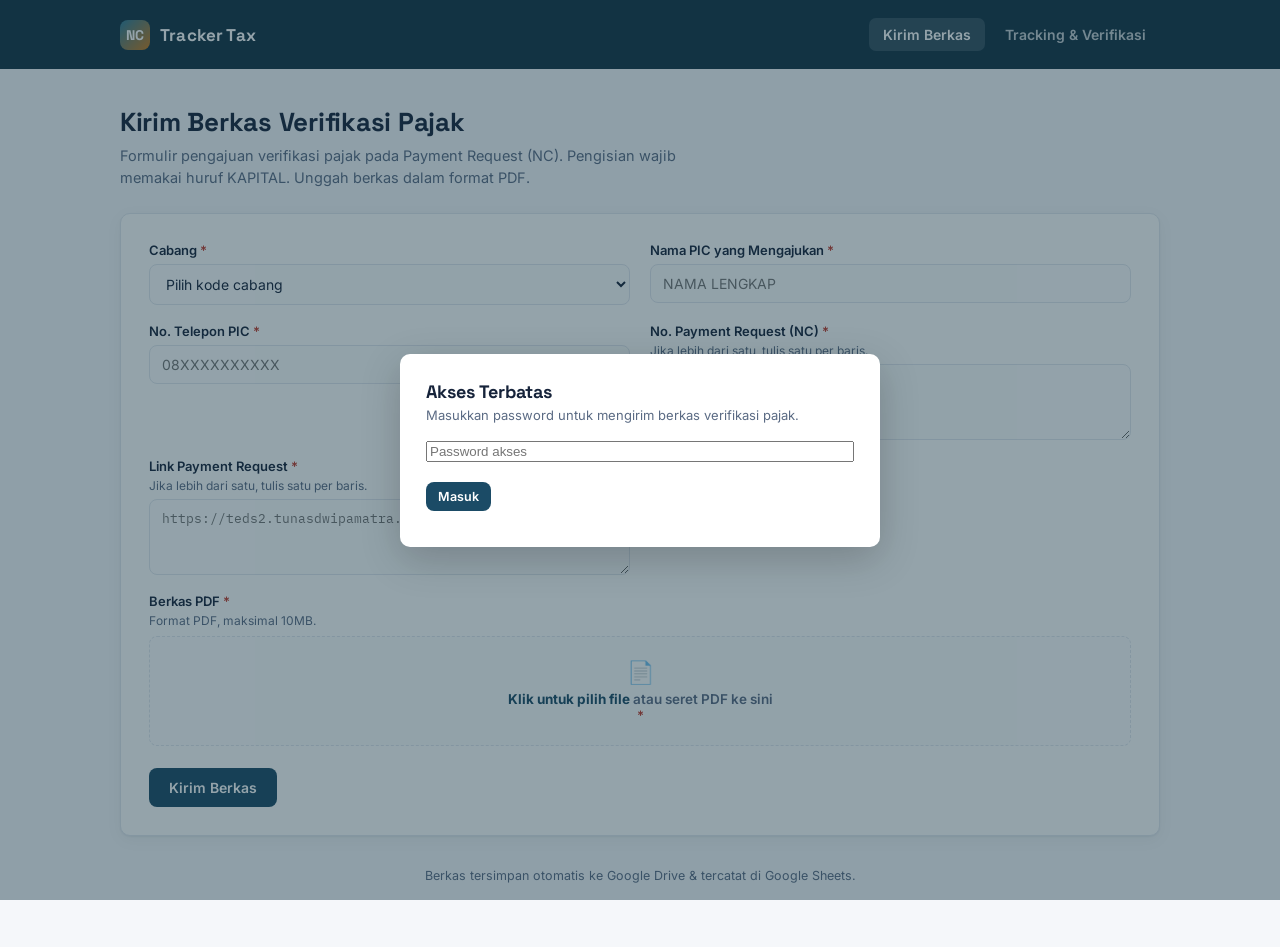
==== index.html @ 63b0eefd "Add files via upload" ====
<!DOCTYPE html>
<html lang="id">
<head>
<meta charset="UTF-8">
<meta name="viewport" content="width=device-width, initial-scale=1.0">
<title>Kirim Berkas — NC Tracker Tax</title>
<link rel="stylesheet" href="assets/style.css">
</head>
<body>

<div class="topbar">
  <div class="topbar-inner">
    <div class="brand"><span class="brand-mark">NC</span> Tracker Tax</div>
    <nav class="nav-tabs">
      <a href="index.html" class="active">Kirim Berkas</a>
      <a href="tracking.html">Tracking &amp; Verifikasi</a>
    </nav>
  </div>
</div>

<div class="wrap">
  <div class="page-head">
    <h1>Kirim Berkas Verifikasi Pajak</h1>
    <p>Formulir pengajuan verifikasi pajak pada Payment Request (NC). Pengisian wajib memakai huruf KAPITAL. Unggah berkas dalam format PDF.</p>
  </div>

  <div class="card">
    <form id="submitForm">
      <div class="form-grid">

        <div class="field required">
          <label for="cabang">Cabang</label>
          <select id="cabang" required>
            <option value="" disabled selected>Pilih kode cabang</option>
          </select>
        </div>

        <div class="field required">
          <label for="namaPic">Nama PIC yang Mengajukan</label>
          <input type="text" id="namaPic" placeholder="NAMA LENGKAP" required>
        </div>

        <div class="field required">
          <label for="noTelpon">No. Telepon PIC</label>
          <input type="tel" id="noTelpon" placeholder="08XXXXXXXXXX" required>
        </div>

        <div class="field required">
          <label for="noPaymentRequest">No. Payment Request (NC)</label>
          <div class="hint">Jika lebih dari satu, tulis satu per baris.</div>
          <textarea id="noPaymentRequest" rows="3" placeholder="NC/XXX/XX/XXXXX
NC/XXX/XX/XXXXX" required></textarea>
        </div>

        <div class="field required">
          <label for="linkPaymentRequest">Link Payment Request</label>
          <div class="hint">Jika lebih dari satu, tulis satu per baris.</div>
          <textarea id="linkPaymentRequest" rows="3" placeholder="https://teds2.tunasdwipamatra.com/web#id=....." required></textarea>
        </div>

        <div class="field full required">
          <label>Berkas PDF</label>
          <div class="hint" style="margin-bottom:2px;">Format PDF, maksimal 10MB.</div>
          <label class="dropzone" id="dropzone">
            <input type="file" id="fileInput" accept="application/pdf">
            <div class="dz-icon">📄</div>
            <div class="dz-text" id="dzText"><strong>Klik untuk pilih file</strong> atau seret PDF ke sini</div>
          </label>
        </div>

      </div>

      <div class="form-actions">
        <button type="submit" class="btn btn-primary" id="submitBtn">Kirim Berkas</button>
        <span class="status-msg" id="statusMsg"></span>
      </div>
    </form>
  </div>

  <footer class="foot">Berkas tersimpan otomatis ke Google Drive &amp; tercatat di Google Sheets.</footer>
</div>

<!-- Gerbang password akses form -->
<div class="modal-overlay" id="gateOverlay">
  <div class="modal">
    <h3>Akses Terbatas</h3>
    <p class="sub">Masukkan password untuk mengirim berkas verifikasi pajak.</p>
    <div class="field" style="margin-bottom:14px;">
      <input type="password" id="gatePassword" placeholder="Password akses" autocomplete="off">
    </div>
    <div class="modal-actions" style="justify-content:flex-start;">
      <button class="btn btn-primary btn-sm" id="gateSubmit">Masuk</button>
    </div>
    <div class="status-msg err" id="gateMsg" style="margin-top:10px;"></div>
  </div>
</div>

<script src="assets/branch-config.js"></script>
<script src="assets/config.js"></script>
<script src="assets/app.js"></script>
</body>
</html>
---- assets/style.css ----
@import url('https://fonts.googleapis.com/css2?family=Space+Grotesk:wght@500;600;700&family=Inter:wght@400;500;600;700&family=IBM+Plex+Mono:wght@500;600&display=swap');

:root {
  --bg: #F5F7FA;
  --surface: #FFFFFF;
  --ink: #16233A;
  --ink-soft: #5B6B84;
  --border: #E1E6EE;
  --primary: #1B4B66;
  --primary-dark: #123344;
  --primary-soft: #E7F0F4;
  --accent: #C97A1A;
  --accent-soft: #FBEEDD;
  --success: #1F8A5F;
  --success-soft: #E4F5EC;
  --danger: #C0392B;
  --danger-soft: #FBEAE8;
  --radius: 10px;
  --shadow: 0 1px 2px rgba(22, 35, 58, 0.06), 0 4px 16px rgba(22, 35, 58, 0.05);
}

* { box-sizing: border-box; }

body {
  margin: 0;
  background: var(--bg);
  color: var(--ink);
  font-family: 'Inter', system-ui, sans-serif;
  -webkit-font-smoothing: antialiased;
}

.wrap {
  max-width: 1080px;
  margin: 0 auto;
  padding: 0 20px 64px;
}

/* ---------- Topbar ---------- */
.topbar {
  background: var(--primary-dark);
  color: #fff;
}
.topbar-inner {
  max-width: 1080px;
  margin: 0 auto;
  padding: 18px 20px;
  display: flex;
  align-items: center;
  justify-content: space-between;
  gap: 16px;
  flex-wrap: wrap;
}
.brand {
  display: flex;
  align-items: center;
  gap: 10px;
  font-family: 'Space Grotesk', sans-serif;
  font-weight: 700;
  font-size: 17px;
  letter-spacing: 0.01em;
}
.brand-mark {
  width: 30px; height: 30px;
  border-radius: 8px;
  background: linear-gradient(135deg, #2D7A99, var(--accent));
  display: flex; align-items: center; justify-content: center;
  font-size: 14px; font-weight: 700;
  flex-shrink: 0;
}
.nav-tabs { display: flex; gap: 6px; }
.nav-tabs a {
  color: rgba(255,255,255,0.75);
  text-decoration: none;
  font-size: 14px;
  font-weight: 600;
  padding: 8px 14px;
  border-radius: 7px;
  transition: background 0.15s, color 0.15s;
}
.nav-tabs a:hover { color: #fff; background: rgba(255,255,255,0.08); }
.nav-tabs a.active { color: #fff; background: rgba(255,255,255,0.14); }

/* ---------- Page header ---------- */
.page-head {
  padding: 36px 0 24px;
}
.page-head h1 {
  font-family: 'Space Grotesk', sans-serif;
  font-size: 26px;
  margin: 0 0 6px;
  letter-spacing: -0.01em;
}
.page-head p {
  color: var(--ink-soft);
  margin: 0;
  font-size: 14.5px;
  max-width: 620px;
  line-height: 1.5;
}

/* ---------- Card ---------- */
.card {
  background: var(--surface);
  border: 1px solid var(--border);
  border-radius: var(--radius);
  box-shadow: var(--shadow);
  padding: 28px;
}

/* ---------- Form ---------- */
.form-grid {
  display: grid;
  grid-template-columns: 1fr 1fr;
  gap: 18px 20px;
}
.field { display: flex; flex-direction: column; gap: 6px; }
.field.full { grid-column: 1 / -1; }
.field label {
  font-size: 13px;
  font-weight: 600;
  color: var(--ink);
}
.field .hint {
  font-size: 12px;
  color: var(--ink-soft);
  margin-top: -2px;
}
.field input[type=text],
.field input[type=tel],
.field select,
.field textarea {
  border: 1px solid var(--border);
  border-radius: 8px;
  padding: 10px 12px;
  font-size: 14px;
  font-family: inherit;
  color: var(--ink);
  background: #FCFDFE;
  transition: border-color 0.15s, box-shadow 0.15s;
}
.field textarea { resize: vertical; min-height: 76px; font-family: 'IBM Plex Mono', monospace; font-size: 13px; }
.field input:focus, .field select:focus, .field textarea:focus {
  outline: none;
  border-color: var(--primary);
  box-shadow: 0 0 0 3px var(--primary-soft);
}
.field.required label::after { content: ' *'; color: var(--danger); }

/* file dropzone */
.dropzone {
  border: 1.5px dashed var(--border);
  border-radius: 8px;
  padding: 22px;
  text-align: center;
  cursor: pointer;
  background: #FCFDFE;
  transition: border-color 0.15s, background 0.15s;
}
.dropzone:hover, .dropzone.drag { border-color: var(--primary); background: var(--primary-soft); }
.dropzone input[type=file] { display: none; }
.dropzone .dz-icon { font-size: 22px; margin-bottom: 6px; }
.dropzone .dz-text { font-size: 13.5px; color: var(--ink-soft); }
.dropzone .dz-text strong { color: var(--primary); }
.dropzone .dz-file { font-size: 13.5px; font-weight: 600; color: var(--success); }

.btn {
  border: none;
  border-radius: 8px;
  font-family: inherit;
  font-weight: 600;
  font-size: 14px;
  padding: 11px 20px;
  cursor: pointer;
  transition: transform 0.08s, opacity 0.15s, background 0.15s;
  display: inline-flex;
  align-items: center;
  gap: 8px;
}
.btn:active { transform: scale(0.98); }
.btn-primary { background: var(--primary); color: #fff; }
.btn-primary:hover { background: var(--primary-dark); }
.btn-primary:disabled { opacity: 0.55; cursor: not-allowed; }
.btn-ghost { background: transparent; color: var(--primary); border: 1px solid var(--border); }
.btn-ghost:hover { background: var(--primary-soft); }
.btn-sm { padding: 7px 12px; font-size: 12.5px; }

.form-actions { margin-top: 22px; display: flex; align-items: center; gap: 14px; }

.status-msg { font-size: 13.5px; font-weight: 600; }
.status-msg.ok { color: var(--success); }
.status-msg.err { color: var(--danger); }

/* ---------- Branch badge ---------- */
.badge-cabang {
  display: inline-flex;
  align-items: center;
  justify-content: center;
  min-width: 46px;
  padding: 3px 8px;
  border-radius: 6px;
  background: var(--primary-soft);
  color: var(--primary-dark);
  font-family: 'IBM Plex Mono', monospace;
  font-weight: 600;
  font-size: 12.5px;
  letter-spacing: 0.04em;
  border: 1px solid #CFE0E7;
}

/* ---------- Status pill ---------- */
.pill {
  display: inline-flex;
  align-items: center;
  gap: 6px;
  padding: 4px 10px;
  border-radius: 999px;
  font-size: 12px;
  font-weight: 600;
  white-space: nowrap;
}
.pill::before { content: ''; width: 6px; height: 6px; border-radius: 50%; }
.pill.pending { background: var(--accent-soft); color: var(--accent); }
.pill.pending::before { background: var(--accent); }
.pill.verified { background: var(--success-soft); color: var(--success); }
.pill.verified::before { background: var(--success); }
.pill.rejected { background: var(--danger-soft); color: var(--danger); }
.pill.rejected::before { background: var(--danger); }

/* ---------- Toolbar (tracking page) ---------- */
.toolbar {
  display: flex;
  gap: 12px;
  flex-wrap: wrap;
  align-items: center;
  justify-content: space-between;
  margin-bottom: 16px;
}
.search-box {
  flex: 1;
  min-width: 220px;
  display: flex;
  align-items: center;
  gap: 8px;
  background: var(--surface);
  border: 1px solid var(--border);
  border-radius: 8px;
  padding: 9px 14px;
}
.search-box input {
  border: none; outline: none; font-size: 14px; width: 100%; font-family: inherit; background: transparent;
}
.filter-tabs { display: flex; gap: 6px; }
.filter-tabs button {
  border: 1px solid var(--border);
  background: var(--surface);
  color: var(--ink-soft);
  font-size: 13px;
  font-weight: 600;
  padding: 8px 13px;
  border-radius: 8px;
  cursor: pointer;
}
.filter-tabs button.active { background: var(--primary); border-color: var(--primary); color: #fff; }

.stat-row {
  display: grid;
  grid-template-columns: repeat(4, 1fr);
  gap: 12px;
  margin-bottom: 20px;
}
.stat-card {
  background: var(--surface);
  border: 1px solid var(--border);
  border-radius: var(--radius);
  padding: 16px 18px;
}
.stat-card .num { font-family: 'Space Grotesk', sans-serif; font-size: 24px; font-weight: 700; }
.stat-card .label { font-size: 12.5px; color: var(--ink-soft); font-weight: 600; margin-top: 2px; }

/* ---------- Table ---------- */
.table-wrap {
  background: var(--surface);
  border: 1px solid var(--border);
  border-radius: var(--radius);
  overflow: hidden;
  box-shadow: var(--shadow);
}
table { width: 100%; border-collapse: collapse; font-size: 13px; table-layout: fixed; }
thead th {
  text-align: left;
  font-size: 11px;
  text-transform: uppercase;
  letter-spacing: 0.03em;
  color: var(--ink-soft);
  padding: 11px 10px;
  background: #FAFBFD;
  border-bottom: 1px solid var(--border);
  white-space: nowrap;
}
tbody td {
  padding: 11px 10px;
  border-bottom: 1px solid var(--border);
  vertical-align: middle;
  overflow: hidden;
}
tbody tr:last-child td { border-bottom: none; }
tbody tr:hover { background: #FAFBFD; }
.cell-pic { display: flex; flex-direction: column; gap: 2px; }
.cell-pic .name { font-weight: 600; }
.cell-pic .phone { font-size: 12px; color: var(--ink-soft); }
.cell-nc { font-family: 'IBM Plex Mono', monospace; font-size: 12px; white-space: pre-line; word-break: break-word; color: var(--ink-soft); }
.cell-id { font-family: 'IBM Plex Mono', monospace; font-size: 11.5px; color: var(--ink-soft); }
.link-inline { color: var(--primary); font-weight: 600; font-size: 13px; text-decoration: none; }
.link-inline:hover { text-decoration: underline; }
.link-inline-btn {
  color: var(--primary); font-weight: 600; font-size: 13px; text-decoration: none;
  background: none; border: none; padding: 0; cursor: pointer; font-family: inherit;
}
.link-inline-btn:hover { text-decoration: underline; }
.empty-state { text-align: center; padding: 60px 20px; color: var(--ink-soft); }
.empty-state .em-icon { font-size: 30px; margin-bottom: 10px; }

/* ---------- Modal ---------- */
.modal-overlay {
  position: fixed; inset: 0; background: rgba(18, 51, 68, 0.45);
  display: none; align-items: center; justify-content: center; padding: 20px; z-index: 50;
}
.modal-overlay.open { display: flex; }
.modal {
  background: var(--surface); border-radius: var(--radius);
  max-width: 480px; width: 100%; padding: 26px;
  box-shadow: 0 12px 40px rgba(0,0,0,0.2);
}
.modal h3 { font-family: 'Space Grotesk', sans-serif; margin: 0 0 4px; font-size: 18px; }
.modal .sub { color: var(--ink-soft); font-size: 13px; margin: 0 0 18px; }
.modal-actions { display: flex; justify-content: flex-end; gap: 10px; margin-top: 20px; }

footer.foot {
  text-align: center;
  color: var(--ink-soft);
  font-size: 12.5px;
  padding: 32px 20px 0;
}

@media (max-width: 700px) {
  .form-grid { grid-template-columns: 1fr; }
  .stat-row { grid-template-columns: 1fr 1fr; }
  .table-wrap { overflow-x: auto; }
  table { min-width: 640px; table-layout: auto; }
}
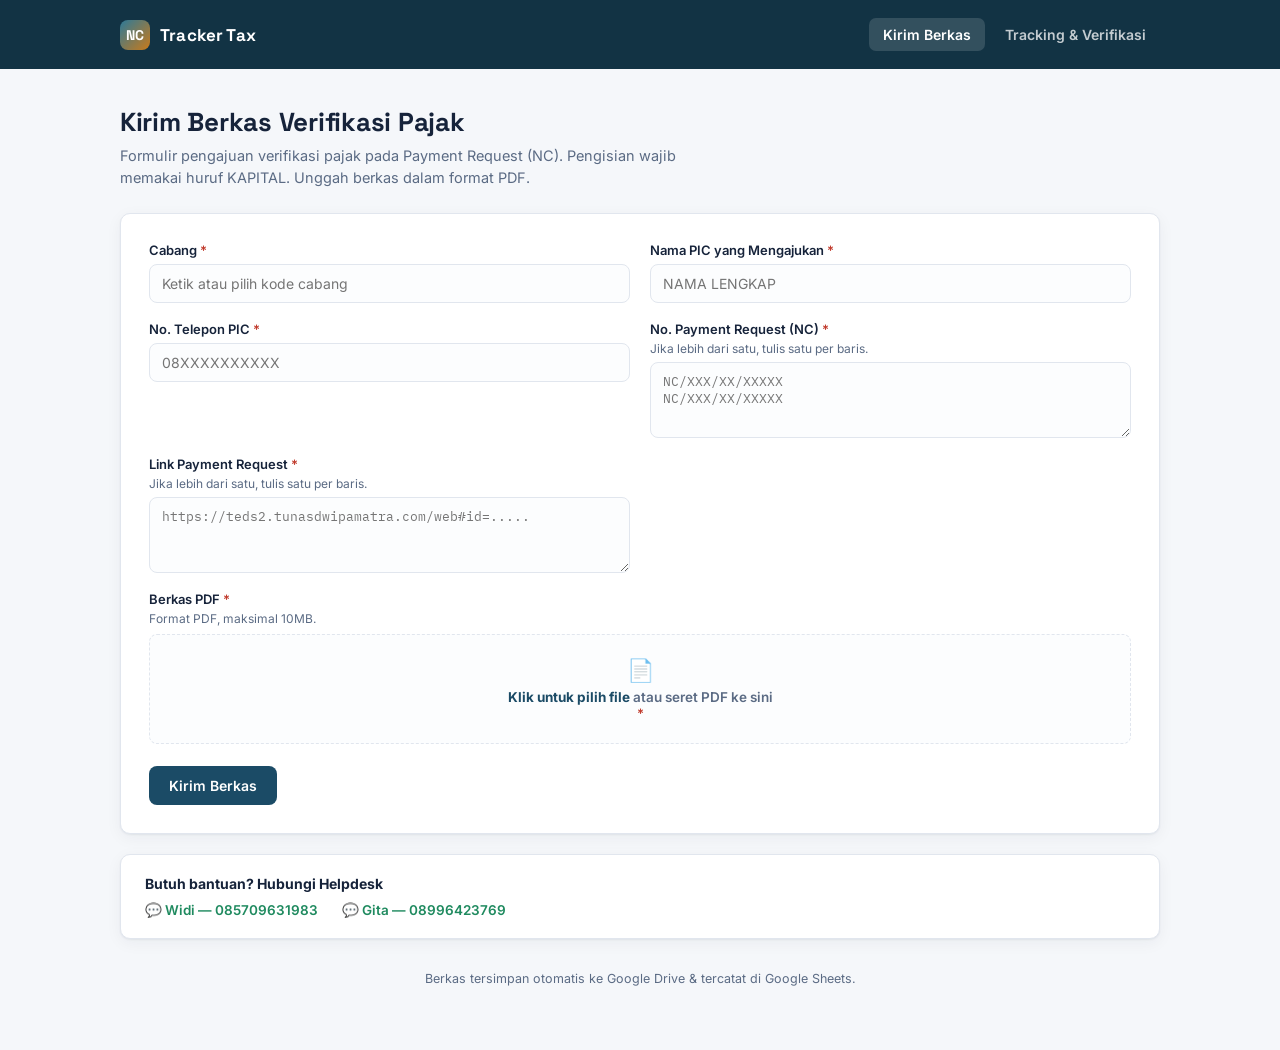
==== commit 6c734a58: "Add helpdesk section with WhatsApp contacts Added helpdesk contact information with links to WhatsAp" ====
--- a/index.html
+++ b/index.html
@@ -30,9 +30,8 @@
 
         <div class="field required">
           <label for="cabang">Cabang</label>
-          <select id="cabang" required>
-            <option value="" disabled selected>Pilih kode cabang</option>
-          </select>
+          <input type="text" id="cabang" list="cabangDatalist" placeholder="Ketik atau pilih kode cabang" autocomplete="off" required>
+          <datalist id="cabangDatalist"></datalist>
         </div>
 
         <div class="field required">
@@ -77,22 +76,15 @@
     </form>
   </div>
 
+  <div class="card" style="margin-top:20px; padding:20px 24px;">
+    <div style="font-weight:700; font-size:14px; margin-bottom:10px;">Butuh bantuan? Hubungi Helpdesk</div>
+    <div style="display:flex; gap:24px; flex-wrap:wrap;">
+      <a href="https://wa.me/6285709631983" target="_blank" style="display:flex; align-items:center; gap:8px; color:var(--success); text-decoration:none; font-weight:600; font-size:13.5px;">💬 Widi — 085709631983</a>
+      <a href="https://wa.me/628996423769" target="_blank" style="display:flex; align-items:center; gap:8px; color:var(--success); text-decoration:none; font-weight:600; font-size:13.5px;">💬 Gita — 08996423769</a>
+    </div>
+  </div>
+
   <footer class="foot">Berkas tersimpan otomatis ke Google Drive &amp; tercatat di Google Sheets.</footer>
-</div>
-
-<!-- Gerbang password akses form -->
-<div class="modal-overlay" id="gateOverlay">
-  <div class="modal">
-    <h3>Akses Terbatas</h3>
-    <p class="sub">Masukkan password untuk mengirim berkas verifikasi pajak.</p>
-    <div class="field" style="margin-bottom:14px;">
-      <input type="password" id="gatePassword" placeholder="Password akses" autocomplete="off">
-    </div>
-    <div class="modal-actions" style="justify-content:flex-start;">
-      <button class="btn btn-primary btn-sm" id="gateSubmit">Masuk</button>
-    </div>
-    <div class="status-msg err" id="gateMsg" style="margin-top:10px;"></div>
-  </div>
 </div>
 
 <script src="assets/branch-config.js"></script>
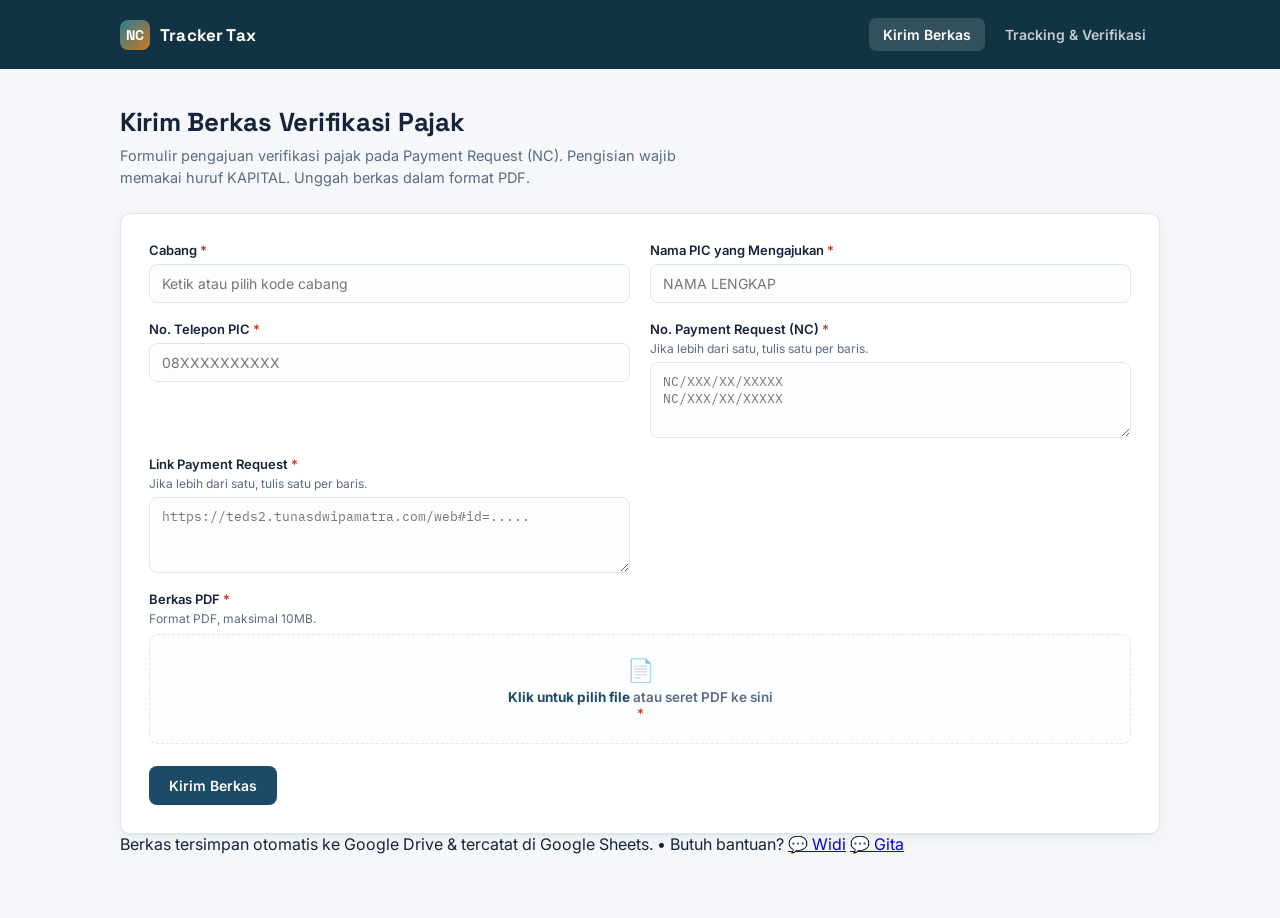
==== commit 2a1a7637: "Update textarea rows and modify footer content" ====
--- a/index.html
+++ b/index.html
@@ -6,7 +6,7 @@
 <title>Kirim Berkas — NC Tracker Tax</title>
 <link rel="stylesheet" href="assets/style.css">
 </head>
-<body>
+<body class="compact-form">
 
 <div class="topbar">
   <div class="topbar-inner">
@@ -47,14 +47,14 @@
         <div class="field required">
           <label for="noPaymentRequest">No. Payment Request (NC)</label>
           <div class="hint">Jika lebih dari satu, tulis satu per baris.</div>
-          <textarea id="noPaymentRequest" rows="3" placeholder="NC/XXX/XX/XXXXX
+          <textarea id="noPaymentRequest" rows="2" placeholder="NC/XXX/XX/XXXXX
 NC/XXX/XX/XXXXX" required></textarea>
         </div>
 
         <div class="field required">
           <label for="linkPaymentRequest">Link Payment Request</label>
           <div class="hint">Jika lebih dari satu, tulis satu per baris.</div>
-          <textarea id="linkPaymentRequest" rows="3" placeholder="https://teds2.tunasdwipamatra.com/web#id=....." required></textarea>
+          <textarea id="linkPaymentRequest" rows="2" placeholder="https://teds2.tunasdwipamatra.com/web#id=....." required></textarea>
         </div>
 
         <div class="field full required">
@@ -76,15 +76,13 @@
     </form>
   </div>
 
-  <div class="card" style="margin-top:20px; padding:20px 24px;">
-    <div style="font-weight:700; font-size:14px; margin-bottom:10px;">Butuh bantuan? Hubungi Helpdesk</div>
-    <div style="display:flex; gap:24px; flex-wrap:wrap;">
-      <a href="https://wa.me/6285709631983" target="_blank" style="display:flex; align-items:center; gap:8px; color:var(--success); text-decoration:none; font-weight:600; font-size:13.5px;">💬 Widi — 085709631983</a>
-      <a href="https://wa.me/628996423769" target="_blank" style="display:flex; align-items:center; gap:8px; color:var(--success); text-decoration:none; font-weight:600; font-size:13.5px;">💬 Gita — 08996423769</a>
-    </div>
+  <div class="foot-bar">
+    <span>Berkas tersimpan otomatis ke Google Drive &amp; tercatat di Google Sheets.</span>
+    <span class="foot-bar-sep">•</span>
+    <span>Butuh bantuan?</span>
+    <a href="https://wa.me/6285709631983" target="_blank" class="foot-bar-link">💬 Widi</a>
+    <a href="https://wa.me/628996423769" target="_blank" class="foot-bar-link">💬 Gita</a>
   </div>
-
-  <footer class="foot">Berkas tersimpan otomatis ke Google Drive &amp; tercatat di Google Sheets.</footer>
 </div>
 
 <script src="assets/branch-config.js"></script>
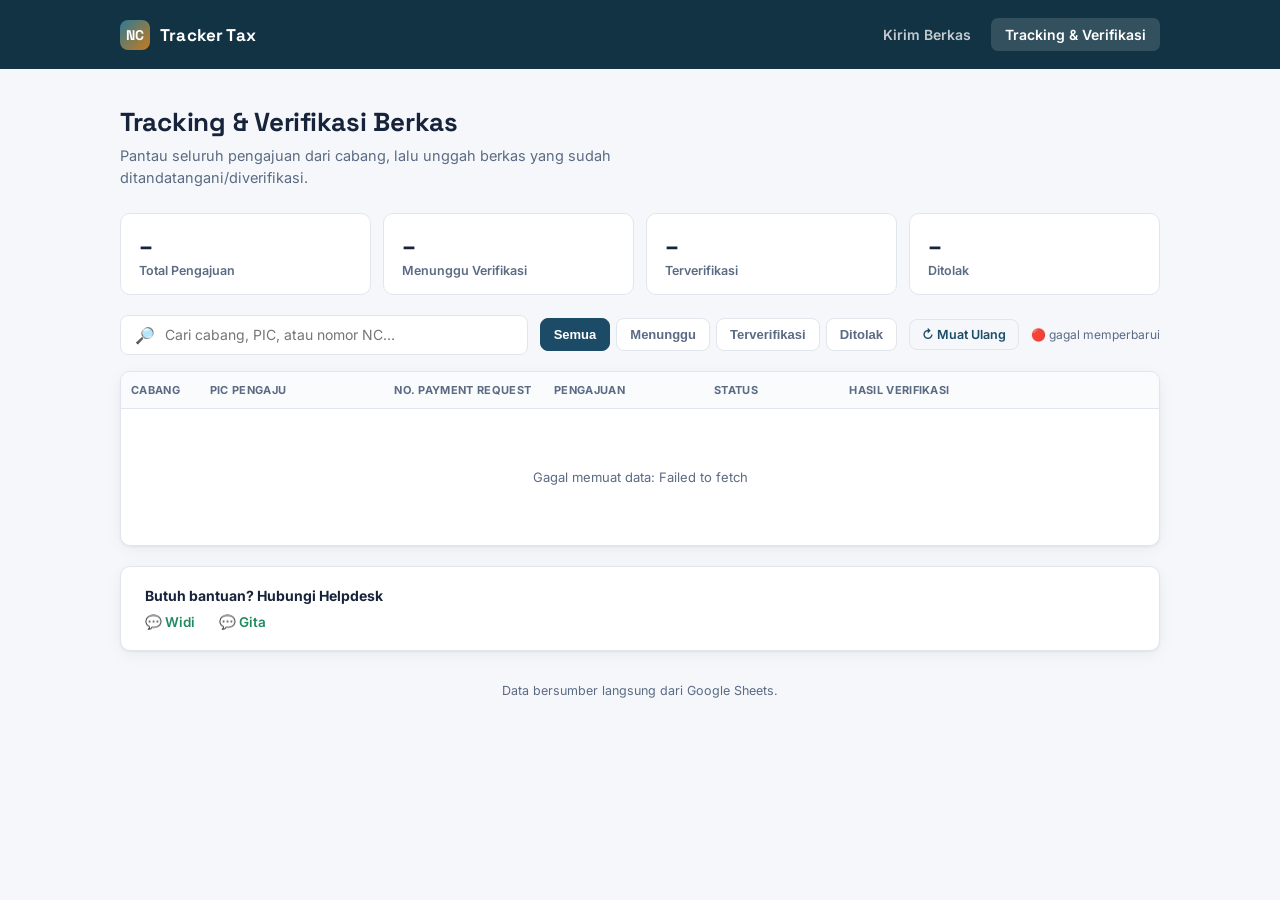
==== commit e5077d12: "Update title and content for tracking page" ====
--- a/index.html
+++ b/index.html
@@ -3,90 +3,141 @@
 <head>
 <meta charset="UTF-8">
 <meta name="viewport" content="width=device-width, initial-scale=1.0">
-<title>Kirim Berkas — NC Tracker Tax</title>
+<title>Tracking &amp; Verifikasi — NC Tracker Tax</title>
 <link rel="stylesheet" href="assets/style.css">
 </head>
-<body class="compact-form">
+<body>
 
 <div class="topbar">
   <div class="topbar-inner">
     <div class="brand"><span class="brand-mark">NC</span> Tracker Tax</div>
     <nav class="nav-tabs">
-      <a href="index.html" class="active">Kirim Berkas</a>
-      <a href="tracking.html">Tracking &amp; Verifikasi</a>
+      <a href="index.html">Kirim Berkas</a>
+      <a href="tracking.html" class="active">Tracking &amp; Verifikasi</a>
     </nav>
   </div>
 </div>
 
 <div class="wrap">
   <div class="page-head">
-    <h1>Kirim Berkas Verifikasi Pajak</h1>
-    <p>Formulir pengajuan verifikasi pajak pada Payment Request (NC). Pengisian wajib memakai huruf KAPITAL. Unggah berkas dalam format PDF.</p>
+    <h1>Tracking &amp; Verifikasi Berkas</h1>
+    <p>Pantau seluruh pengajuan dari cabang, lalu unggah berkas yang sudah ditandatangani/diverifikasi.</p>
   </div>
 
-  <div class="card">
-    <form id="submitForm">
-      <div class="form-grid">
-
-        <div class="field required">
-          <label for="cabang">Cabang</label>
-          <input type="text" id="cabang" list="cabangDatalist" placeholder="Ketik atau pilih kode cabang" autocomplete="off" required>
-          <datalist id="cabangDatalist"></datalist>
-        </div>
-
-        <div class="field required">
-          <label for="namaPic">Nama PIC yang Mengajukan</label>
-          <input type="text" id="namaPic" placeholder="NAMA LENGKAP" required>
-        </div>
-
-        <div class="field required">
-          <label for="noTelpon">No. Telepon PIC</label>
-          <input type="tel" id="noTelpon" placeholder="08XXXXXXXXXX" required>
-        </div>
-
-        <div class="field required">
-          <label for="noPaymentRequest">No. Payment Request (NC)</label>
-          <div class="hint">Jika lebih dari satu, tulis satu per baris.</div>
-          <textarea id="noPaymentRequest" rows="2" placeholder="NC/XXX/XX/XXXXX
-NC/XXX/XX/XXXXX" required></textarea>
-        </div>
-
-        <div class="field required">
-          <label for="linkPaymentRequest">Link Payment Request</label>
-          <div class="hint">Jika lebih dari satu, tulis satu per baris.</div>
-          <textarea id="linkPaymentRequest" rows="2" placeholder="https://teds2.tunasdwipamatra.com/web#id=....." required></textarea>
-        </div>
-
-        <div class="field full required">
-          <label>Berkas PDF</label>
-          <div class="hint" style="margin-bottom:2px;">Format PDF, maksimal 10MB.</div>
-          <label class="dropzone" id="dropzone">
-            <input type="file" id="fileInput" accept="application/pdf">
-            <div class="dz-icon">📄</div>
-            <div class="dz-text" id="dzText"><strong>Klik untuk pilih file</strong> atau seret PDF ke sini</div>
-          </label>
-        </div>
-
-      </div>
-
-      <div class="form-actions">
-        <button type="submit" class="btn btn-primary" id="submitBtn">Kirim Berkas</button>
-        <span class="status-msg" id="statusMsg"></span>
-      </div>
-    </form>
+  <div class="stat-row" id="statRow">
+    <div class="stat-card"><div class="num" id="statTotal">–</div><div class="label">Total Pengajuan</div></div>
+    <div class="stat-card"><div class="num" id="statPending">–</div><div class="label">Menunggu Verifikasi</div></div>
+    <div class="stat-card"><div class="num" id="statVerified">–</div><div class="label">Terverifikasi</div></div>
+    <div class="stat-card"><div class="num" id="statRejected">–</div><div class="label">Ditolak</div></div>
   </div>
 
-  <div class="foot-bar">
-    <span>Berkas tersimpan otomatis ke Google Drive &amp; tercatat di Google Sheets.</span>
-    <span class="foot-bar-sep">•</span>
-    <span>Butuh bantuan?</span>
-    <a href="https://wa.me/6285709631983" target="_blank" class="foot-bar-link">💬 Widi</a>
-    <a href="https://wa.me/628996423769" target="_blank" class="foot-bar-link">💬 Gita</a>
+  <div class="toolbar">
+    <div class="search-box">
+      <span>🔎</span>
+      <input type="text" id="searchInput" placeholder="Cari cabang, PIC, atau nomor NC…">
+    </div>
+    <div class="filter-tabs" id="filterTabs">
+      <button data-filter="all" class="active">Semua</button>
+      <button data-filter="Menunggu Verifikasi">Menunggu</button>
+      <button data-filter="Terverifikasi">Terverifikasi</button>
+      <button data-filter="Ditolak">Ditolak</button>
+    </div>
+    <button class="btn btn-ghost btn-sm" id="refreshBtn">↻ Muat Ulang</button>
+    <span id="lastUpdated" style="font-size:12px; color:var(--ink-soft); white-space:nowrap;"></span>
+  </div>
+
+  <div class="table-wrap">
+    <table>
+      <colgroup>
+        <col style="width:64px;">
+        <col style="width:150px;">
+        <col style="width:130px;">
+        <col style="width:130px;">
+        <col style="width:110px;">
+        <col style="width:170px;">
+        <col style="width:90px;">
+      </colgroup>
+      <thead>
+        <tr>
+          <th>Cabang</th>
+          <th>PIC Pengaju</th>
+          <th>No. Payment Request</th>
+          <th>Pengajuan</th>
+          <th>Status</th>
+          <th>Hasil Verifikasi</th>
+          <th></th>
+        </tr>
+      </thead>
+      <tbody id="tableBody">
+        <tr><td colspan="7" class="empty-state">Memuat data…</td></tr>
+      </tbody>
+    </table>
+  </div>
+
+  <div class="card" style="margin-top:20px; padding:20px 24px;">
+    <div style="font-weight:700; font-size:14px; margin-bottom:10px;">Butuh bantuan? Hubungi Helpdesk</div>
+    <div style="display:flex; gap:24px; flex-wrap:wrap;">
+      <a href="https://wa.me/6285709631983" target="_blank" style="display:flex; align-items:center; gap:8px; color:var(--success); text-decoration:none; font-weight:600; font-size:13.5px;">💬 Widi</a>
+      <a href="https://wa.me/628996423769" target="_blank" style="display:flex; align-items:center; gap:8px; color:var(--success); text-decoration:none; font-weight:600; font-size:13.5px;">💬 Gita</a>
+    </div>
+  </div>
+
+  <footer class="foot">Data bersumber langsung dari Google Sheets.</footer>
+</div>
+
+<!-- Modal verifikasi -->
+<div class="modal-overlay" id="modalOverlay">
+  <div class="modal">
+    <h3>Verifikasi Berkas</h3>
+    <p class="sub" id="modalSub">Unggah berkas yang sudah ditandatangani/diverifikasi.</p>
+
+    <div class="field" style="margin-bottom:14px;">
+      <label>Keputusan</label>
+      <select id="modalStatus">
+        <option value="Terverifikasi">Terverifikasi</option>
+        <option value="Ditolak">Ditolak</option>
+      </select>
+    </div>
+
+    <div class="field" style="margin-bottom:14px;">
+      <label>Nama Admin Verifikator</label>
+      <select id="modalAdmin">
+        <option value="" disabled selected>Pilih admin</option>
+        <option value="Widi">Widi</option>
+        <option value="Gita">Gita</option>
+      </select>
+    </div>
+
+    <div class="field" style="margin-bottom:14px;">
+      <label>Catatan (opsional)</label>
+      <input type="text" id="modalCatatan" placeholder="Catatan tambahan">
+    </div>
+
+    <div class="field">
+      <label>Berkas Hasil Verifikasi (PDF)</label>
+      <div class="hint" style="margin-bottom:2px;">Untuk membuka/mengunduh berkas PDF di tabel tracking akan diminta password cabang terkait.</div>
+      <label class="dropzone" id="modalDropzone" style="padding:16px;">
+        <input type="file" id="modalFileInput" accept="application/pdf">
+        <div class="dz-text" id="modalDzText"><strong>Klik untuk pilih file</strong> (opsional jika hanya menolak)</div>
+      </label>
+    </div>
+
+    <div class="field" style="margin-bottom:14px;">
+      <label>Password Otorisasi Admin</label>
+      <div class="hint" style="margin-bottom:2px;">Wajib diisi untuk menyimpan hasil verifikasi.</div>
+      <input type="password" id="modalAuthPassword" placeholder="Password otorisasi" autocomplete="off">
+    </div>
+
+    <div class="modal-actions">
+      <button class="btn btn-ghost btn-sm" id="modalCancel">Batal</button>
+      <button class="btn btn-primary btn-sm" id="modalSubmit">Simpan</button>
+    </div>
+    <div class="status-msg" id="modalMsg" style="margin-top:10px;"></div>
   </div>
 </div>
 
 <script src="assets/branch-config.js"></script>
 <script src="assets/config.js"></script>
-<script src="assets/app.js"></script>
+<script src="assets/tracking.js"></script>
 </body>
 </html>
--- a/assets/style.css
+++ b/assets/style.css
@@ -342,6 +342,43 @@
   padding: 32px 20px 0;
 }
 
+/* ---------- Mode padat: halaman Kirim Berkas, dipadatkan JARAKNYA saja
+   (bukan ukuran font) supaya tetap konsisten & nyaman dibaca seperti halaman Tracking ---------- */
+body.compact-form {
+  height: 100vh;
+  overflow: auto; /* tetap bisa scroll sebagai cadangan kalau layar sangat pendek */
+  display: flex;
+  flex-direction: column;
+}
+body.compact-form .topbar-inner { padding: 14px 20px; }
+body.compact-form .wrap { padding-bottom: 16px; flex: 1; display: flex; flex-direction: column; }
+body.compact-form .page-head { padding: 22px 0 16px; }
+body.compact-form .card { padding: 22px 26px; }
+body.compact-form .form-grid { gap: 14px 20px; }
+body.compact-form textarea { min-height: 56px; }
+body.compact-form .dropzone { padding: 16px; }
+body.compact-form .form-actions { margin-top: 16px; }
+
+.foot-bar {
+  margin-top: auto;
+  padding: 12px 0 4px;
+  display: flex;
+  align-items: center;
+  justify-content: center;
+  gap: 8px;
+  flex-wrap: wrap;
+  font-size: 11.5px;
+  color: var(--ink-soft);
+  text-align: center;
+}
+.foot-bar-sep { color: var(--border); }
+.foot-bar-link {
+  color: var(--success);
+  text-decoration: none;
+  font-weight: 600;
+}
+.foot-bar-link:hover { text-decoration: underline; }
+
 @media (max-width: 700px) {
   .form-grid { grid-template-columns: 1fr; }
   .stat-row { grid-template-columns: 1fr 1fr; }
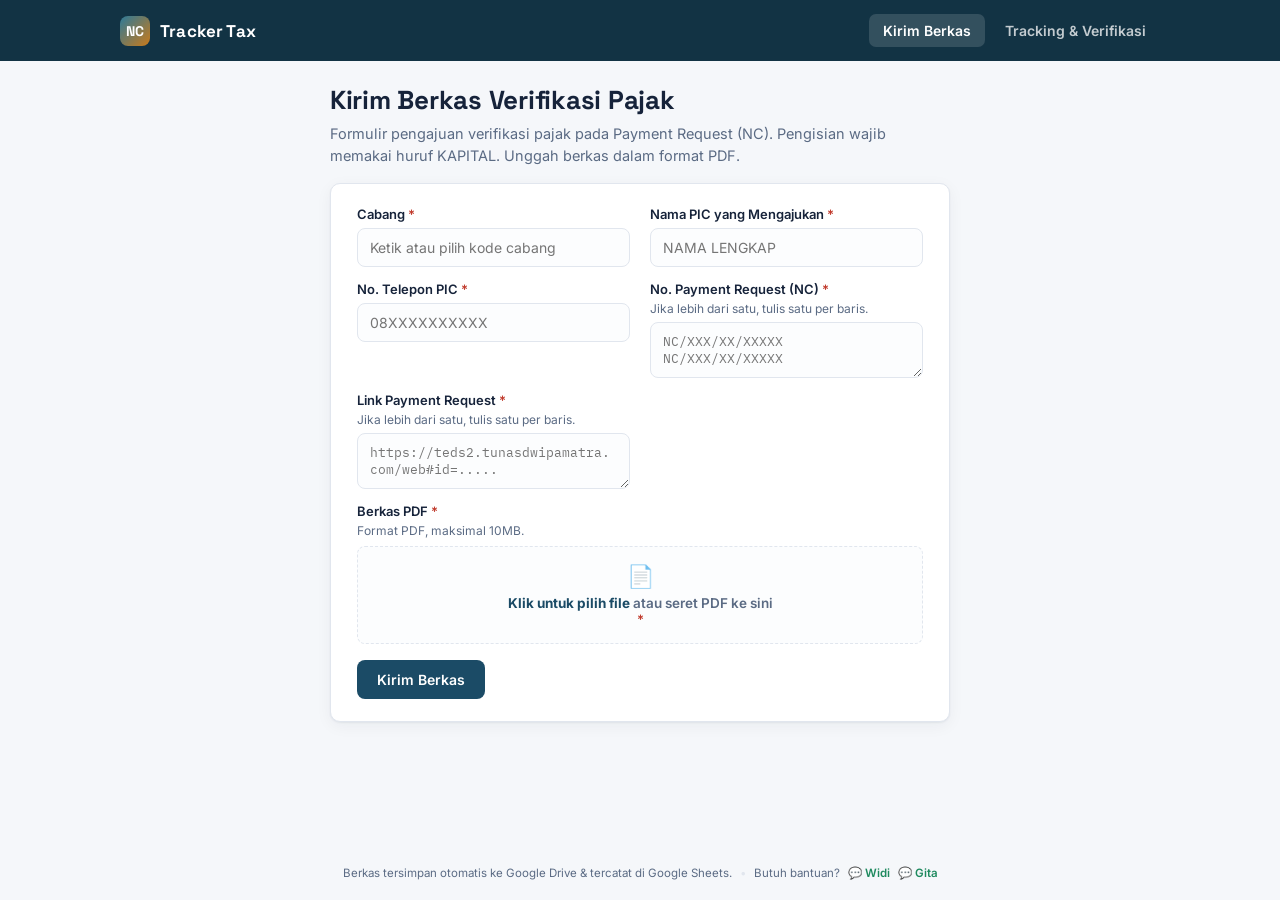
==== commit 1cbf9053: "Update title and form structure in index.html" ====
--- a/index.html
+++ b/index.html
@@ -3,141 +3,90 @@
 <head>
 <meta charset="UTF-8">
 <meta name="viewport" content="width=device-width, initial-scale=1.0">
-<title>Tracking &amp; Verifikasi — NC Tracker Tax</title>
+<title>Kirim Berkas — NC Tracker Tax</title>
 <link rel="stylesheet" href="assets/style.css">
 </head>
-<body>
+<body class="compact-form">
 
 <div class="topbar">
   <div class="topbar-inner">
     <div class="brand"><span class="brand-mark">NC</span> Tracker Tax</div>
     <nav class="nav-tabs">
-      <a href="index.html">Kirim Berkas</a>
-      <a href="tracking.html" class="active">Tracking &amp; Verifikasi</a>
+      <a href="index.html" class="active">Kirim Berkas</a>
+      <a href="tracking.html">Tracking &amp; Verifikasi</a>
     </nav>
   </div>
 </div>
 
 <div class="wrap">
   <div class="page-head">
-    <h1>Tracking &amp; Verifikasi Berkas</h1>
-    <p>Pantau seluruh pengajuan dari cabang, lalu unggah berkas yang sudah ditandatangani/diverifikasi.</p>
+    <h1>Kirim Berkas Verifikasi Pajak</h1>
+    <p>Formulir pengajuan verifikasi pajak pada Payment Request (NC). Pengisian wajib memakai huruf KAPITAL. Unggah berkas dalam format PDF.</p>
   </div>
 
-  <div class="stat-row" id="statRow">
-    <div class="stat-card"><div class="num" id="statTotal">–</div><div class="label">Total Pengajuan</div></div>
-    <div class="stat-card"><div class="num" id="statPending">–</div><div class="label">Menunggu Verifikasi</div></div>
-    <div class="stat-card"><div class="num" id="statVerified">–</div><div class="label">Terverifikasi</div></div>
-    <div class="stat-card"><div class="num" id="statRejected">–</div><div class="label">Ditolak</div></div>
+  <div class="card">
+    <form id="submitForm">
+      <div class="form-grid">
+
+        <div class="field required">
+          <label for="cabang">Cabang</label>
+          <input type="text" id="cabang" list="cabangDatalist" placeholder="Ketik atau pilih kode cabang" autocomplete="off" required>
+          <datalist id="cabangDatalist"></datalist>
+        </div>
+
+        <div class="field required">
+          <label for="namaPic">Nama PIC yang Mengajukan</label>
+          <input type="text" id="namaPic" placeholder="NAMA LENGKAP" required>
+        </div>
+
+        <div class="field required">
+          <label for="noTelpon">No. Telepon PIC</label>
+          <input type="tel" id="noTelpon" placeholder="08XXXXXXXXXX" required>
+        </div>
+
+        <div class="field required">
+          <label for="noPaymentRequest">No. Payment Request (NC)</label>
+          <div class="hint">Jika lebih dari satu, tulis satu per baris.</div>
+          <textarea id="noPaymentRequest" rows="2" placeholder="NC/XXX/XX/XXXXX
+NC/XXX/XX/XXXXX" required></textarea>
+        </div>
+
+        <div class="field required">
+          <label for="linkPaymentRequest">Link Payment Request</label>
+          <div class="hint">Jika lebih dari satu, tulis satu per baris.</div>
+          <textarea id="linkPaymentRequest" rows="2" placeholder="https://teds2.tunasdwipamatra.com/web#id=....." required></textarea>
+        </div>
+
+        <div class="field full required">
+          <label>Berkas PDF</label>
+          <div class="hint" style="margin-bottom:2px;">Format PDF, maksimal 10MB.</div>
+          <label class="dropzone" id="dropzone">
+            <input type="file" id="fileInput" accept="application/pdf">
+            <div class="dz-icon">📄</div>
+            <div class="dz-text" id="dzText"><strong>Klik untuk pilih file</strong> atau seret PDF ke sini</div>
+          </label>
+        </div>
+
+      </div>
+
+      <div class="form-actions">
+        <button type="submit" class="btn btn-primary" id="submitBtn">Kirim Berkas</button>
+        <span class="status-msg" id="statusMsg"></span>
+      </div>
+    </form>
   </div>
 
-  <div class="toolbar">
-    <div class="search-box">
-      <span>🔎</span>
-      <input type="text" id="searchInput" placeholder="Cari cabang, PIC, atau nomor NC…">
-    </div>
-    <div class="filter-tabs" id="filterTabs">
-      <button data-filter="all" class="active">Semua</button>
-      <button data-filter="Menunggu Verifikasi">Menunggu</button>
-      <button data-filter="Terverifikasi">Terverifikasi</button>
-      <button data-filter="Ditolak">Ditolak</button>
-    </div>
-    <button class="btn btn-ghost btn-sm" id="refreshBtn">↻ Muat Ulang</button>
-    <span id="lastUpdated" style="font-size:12px; color:var(--ink-soft); white-space:nowrap;"></span>
-  </div>
-
-  <div class="table-wrap">
-    <table>
-      <colgroup>
-        <col style="width:64px;">
-        <col style="width:150px;">
-        <col style="width:130px;">
-        <col style="width:130px;">
-        <col style="width:110px;">
-        <col style="width:170px;">
-        <col style="width:90px;">
-      </colgroup>
-      <thead>
-        <tr>
-          <th>Cabang</th>
-          <th>PIC Pengaju</th>
-          <th>No. Payment Request</th>
-          <th>Pengajuan</th>
-          <th>Status</th>
-          <th>Hasil Verifikasi</th>
-          <th></th>
-        </tr>
-      </thead>
-      <tbody id="tableBody">
-        <tr><td colspan="7" class="empty-state">Memuat data…</td></tr>
-      </tbody>
-    </table>
-  </div>
-
-  <div class="card" style="margin-top:20px; padding:20px 24px;">
-    <div style="font-weight:700; font-size:14px; margin-bottom:10px;">Butuh bantuan? Hubungi Helpdesk</div>
-    <div style="display:flex; gap:24px; flex-wrap:wrap;">
-      <a href="https://wa.me/6285709631983" target="_blank" style="display:flex; align-items:center; gap:8px; color:var(--success); text-decoration:none; font-weight:600; font-size:13.5px;">💬 Widi</a>
-      <a href="https://wa.me/628996423769" target="_blank" style="display:flex; align-items:center; gap:8px; color:var(--success); text-decoration:none; font-weight:600; font-size:13.5px;">💬 Gita</a>
-    </div>
-  </div>
-
-  <footer class="foot">Data bersumber langsung dari Google Sheets.</footer>
-</div>
-
-<!-- Modal verifikasi -->
-<div class="modal-overlay" id="modalOverlay">
-  <div class="modal">
-    <h3>Verifikasi Berkas</h3>
-    <p class="sub" id="modalSub">Unggah berkas yang sudah ditandatangani/diverifikasi.</p>
-
-    <div class="field" style="margin-bottom:14px;">
-      <label>Keputusan</label>
-      <select id="modalStatus">
-        <option value="Terverifikasi">Terverifikasi</option>
-        <option value="Ditolak">Ditolak</option>
-      </select>
-    </div>
-
-    <div class="field" style="margin-bottom:14px;">
-      <label>Nama Admin Verifikator</label>
-      <select id="modalAdmin">
-        <option value="" disabled selected>Pilih admin</option>
-        <option value="Widi">Widi</option>
-        <option value="Gita">Gita</option>
-      </select>
-    </div>
-
-    <div class="field" style="margin-bottom:14px;">
-      <label>Catatan (opsional)</label>
-      <input type="text" id="modalCatatan" placeholder="Catatan tambahan">
-    </div>
-
-    <div class="field">
-      <label>Berkas Hasil Verifikasi (PDF)</label>
-      <div class="hint" style="margin-bottom:2px;">Untuk membuka/mengunduh berkas PDF di tabel tracking akan diminta password cabang terkait.</div>
-      <label class="dropzone" id="modalDropzone" style="padding:16px;">
-        <input type="file" id="modalFileInput" accept="application/pdf">
-        <div class="dz-text" id="modalDzText"><strong>Klik untuk pilih file</strong> (opsional jika hanya menolak)</div>
-      </label>
-    </div>
-
-    <div class="field" style="margin-bottom:14px;">
-      <label>Password Otorisasi Admin</label>
-      <div class="hint" style="margin-bottom:2px;">Wajib diisi untuk menyimpan hasil verifikasi.</div>
-      <input type="password" id="modalAuthPassword" placeholder="Password otorisasi" autocomplete="off">
-    </div>
-
-    <div class="modal-actions">
-      <button class="btn btn-ghost btn-sm" id="modalCancel">Batal</button>
-      <button class="btn btn-primary btn-sm" id="modalSubmit">Simpan</button>
-    </div>
-    <div class="status-msg" id="modalMsg" style="margin-top:10px;"></div>
+  <div class="foot-bar">
+    <span>Berkas tersimpan otomatis ke Google Drive &amp; tercatat di Google Sheets.</span>
+    <span class="foot-bar-sep">•</span>
+    <span>Butuh bantuan?</span>
+    <a href="https://wa.me/6285709631983" target="_blank" class="foot-bar-link">💬 Widi</a>
+    <a href="https://wa.me/628996423769" target="_blank" class="foot-bar-link">💬 Gita</a>
   </div>
 </div>
 
 <script src="assets/branch-config.js"></script>
 <script src="assets/config.js"></script>
-<script src="assets/tracking.js"></script>
+<script src="assets/app.js"></script>
 </body>
 </html>
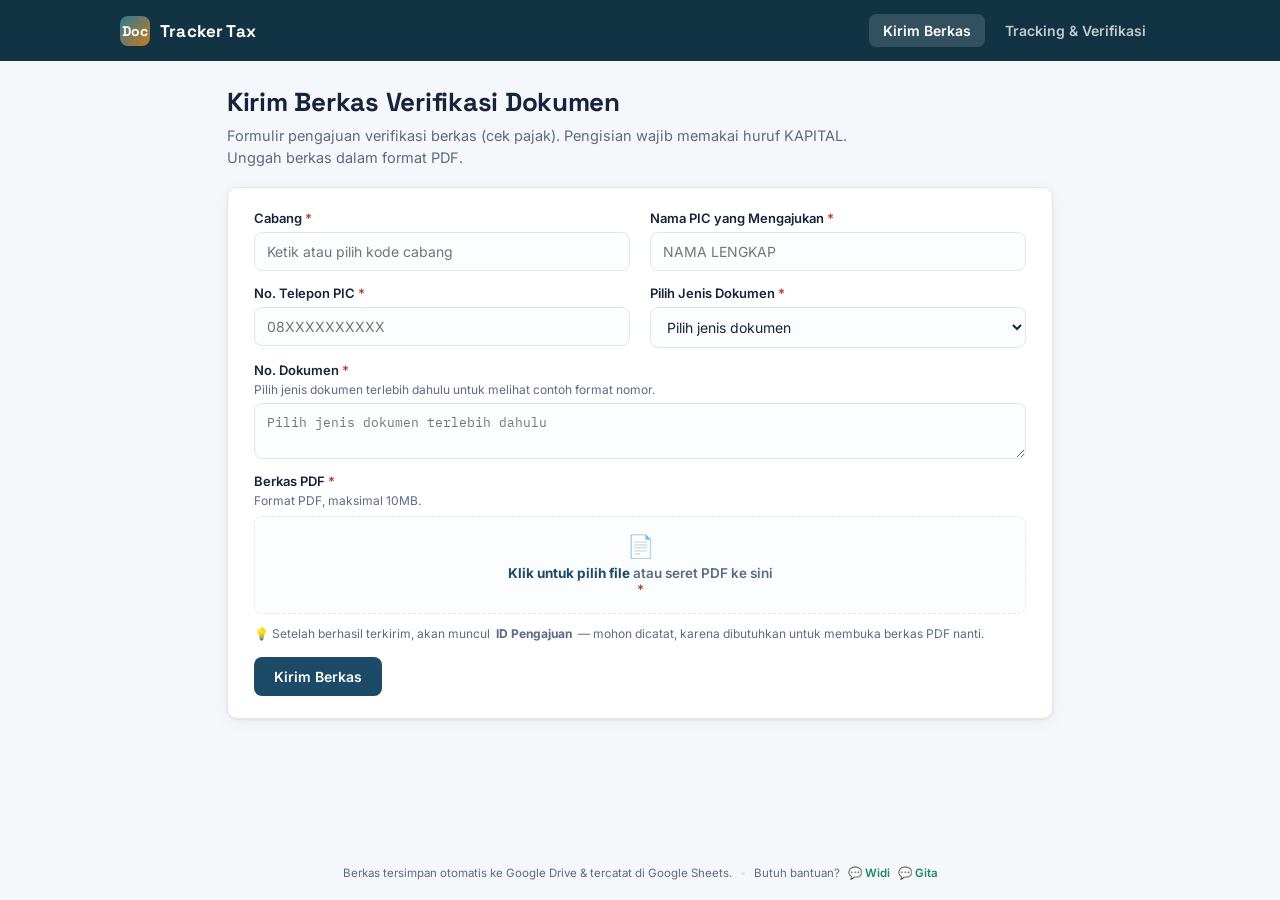
==== commit b664c9fb: "Update title and content for document verification" ====
--- a/index.html
+++ b/index.html
@@ -3,14 +3,14 @@
 <head>
 <meta charset="UTF-8">
 <meta name="viewport" content="width=device-width, initial-scale=1.0">
-<title>Kirim Berkas — NC Tracker Tax</title>
+<title>Kirim Berkas — Doc Tracker Tax</title>
 <link rel="stylesheet" href="assets/style.css">
 </head>
 <body class="compact-form">
 
 <div class="topbar">
   <div class="topbar-inner">
-    <div class="brand"><span class="brand-mark">NC</span> Tracker Tax</div>
+    <div class="brand"><span class="brand-mark">Doc</span> Tracker Tax</div>
     <nav class="nav-tabs">
       <a href="index.html" class="active">Kirim Berkas</a>
       <a href="tracking.html">Tracking &amp; Verifikasi</a>
@@ -20,8 +20,8 @@
 
 <div class="wrap">
   <div class="page-head">
-    <h1>Kirim Berkas Verifikasi Pajak</h1>
-    <p>Formulir pengajuan verifikasi pajak pada Payment Request (NC). Pengisian wajib memakai huruf KAPITAL. Unggah berkas dalam format PDF.</p>
+    <h1>Kirim Berkas Verifikasi Dokumen</h1>
+    <p>Formulir pengajuan verifikasi berkas (cek pajak). Pengisian wajib memakai huruf KAPITAL. Unggah berkas dalam format PDF.</p>
   </div>
 
   <div class="card">
@@ -45,16 +45,19 @@
         </div>
 
         <div class="field required">
-          <label for="noPaymentRequest">No. Payment Request (NC)</label>
-          <div class="hint">Jika lebih dari satu, tulis satu per baris.</div>
-          <textarea id="noPaymentRequest" rows="2" placeholder="NC/XXX/XX/XXXXX
-NC/XXX/XX/XXXXX" required></textarea>
+          <label for="jenisDokumen">Pilih Jenis Dokumen</label>
+          <select id="jenisDokumen" required>
+            <option value="" disabled selected>Pilih jenis dokumen</option>
+            <option value="NC - Aktual">NC - Aktual</option>
+            <option value="Non NC - Aktual (PO, KPB, DN, Dokumen Lainnya)">Non NC - Aktual (PO, KPB, DN, Dokumen Lainnya)</option>
+            <option value="LPJ">LPJ</option>
+          </select>
         </div>
 
-        <div class="field required">
-          <label for="linkPaymentRequest">Link Payment Request</label>
-          <div class="hint">Jika lebih dari satu, tulis satu per baris.</div>
-          <textarea id="linkPaymentRequest" rows="2" placeholder="https://teds2.tunasdwipamatra.com/web#id=....." required></textarea>
+        <div class="field full required">
+          <label for="noDokumen">No. Dokumen</label>
+          <div class="hint" id="noDokumenHint">Pilih jenis dokumen terlebih dahulu untuk melihat contoh format nomor.</div>
+          <textarea id="noDokumen" rows="2" placeholder="Pilih jenis dokumen terlebih dahulu" required></textarea>
         </div>
 
         <div class="field full required">
@@ -69,10 +72,16 @@
 
       </div>
 
+      <div style="font-size:12px; color:var(--ink-soft); margin-top:12px; display:flex; align-items:center; gap:6px;">
+        💡 Setelah berhasil terkirim, akan muncul <strong>ID Pengajuan</strong> — mohon dicatat, karena dibutuhkan untuk membuka berkas PDF nanti.
+      </div>
+
       <div class="form-actions">
         <button type="submit" class="btn btn-primary" id="submitBtn">Kirim Berkas</button>
         <span class="status-msg" id="statusMsg"></span>
       </div>
+
+      <div id="submitResultBox" style="display:none;"></div>
     </form>
   </div>
 
--- a/assets/style.css
+++ b/assets/style.css
@@ -43,7 +43,7 @@
 .topbar-inner {
   max-width: 1080px;
   margin: 0 auto;
-  padding: 18px 20px;
+  padding: 14px 20px;
   display: flex;
   align-items: center;
   justify-content: space-between;
@@ -82,7 +82,7 @@
 
 /* ---------- Page header ---------- */
 .page-head {
-  padding: 36px 0 24px;
+  padding: 24px 0 18px;
 }
 .page-head h1 {
   font-family: 'Space Grotesk', sans-serif;
@@ -195,8 +195,8 @@
   display: inline-flex;
   align-items: center;
   justify-content: center;
-  min-width: 46px;
-  padding: 3px 8px;
+  min-width: 38px;
+  padding: 3px 6px;
   border-radius: 6px;
   background: var(--primary-soft);
   color: var(--primary-dark);
@@ -285,7 +285,7 @@
   overflow: hidden;
   box-shadow: var(--shadow);
 }
-table { width: 100%; border-collapse: collapse; font-size: 13px; table-layout: fixed; }
+table { width: 100%; border-collapse: collapse; font-size: 13px; table-layout: auto; }
 thead th {
   text-align: left;
   font-size: 11px;
@@ -298,7 +298,7 @@
   white-space: nowrap;
 }
 tbody td {
-  padding: 11px 10px;
+  padding: 12px 10px;
   border-bottom: 1px solid var(--border);
   vertical-align: middle;
   overflow: hidden;
@@ -307,8 +307,15 @@
 tbody tr:hover { background: #FAFBFD; }
 .cell-pic { display: flex; flex-direction: column; gap: 2px; }
 .cell-pic .name { font-weight: 600; }
+.name-truncate {
+  display: block;
+  max-width: 100%;
+  overflow: hidden;
+  text-overflow: ellipsis;
+  white-space: nowrap;
+}
 .cell-pic .phone { font-size: 12px; color: var(--ink-soft); }
-.cell-nc { font-family: 'IBM Plex Mono', monospace; font-size: 12px; white-space: pre-line; word-break: break-word; color: var(--ink-soft); }
+.cell-nc { font-family: 'IBM Plex Mono', monospace; font-size: 12px; white-space: nowrap; overflow: hidden; text-overflow: ellipsis; max-width: 130px; color: var(--ink-soft); }
 .cell-id { font-family: 'IBM Plex Mono', monospace; font-size: 11.5px; color: var(--ink-soft); }
 .link-inline { color: var(--primary); font-weight: 600; font-size: 13px; text-decoration: none; }
 .link-inline:hover { text-decoration: underline; }
@@ -350,9 +357,7 @@
   display: flex;
   flex-direction: column;
 }
-body.compact-form .topbar-inner { padding: 14px 20px; }
 body.compact-form .wrap { padding-bottom: 16px; flex: 1; display: flex; flex-direction: column; }
-body.compact-form .page-head { padding: 22px 0 16px; }
 body.compact-form .card { padding: 22px 26px; }
 body.compact-form .form-grid { gap: 14px 20px; }
 body.compact-form textarea { min-height: 56px; }
